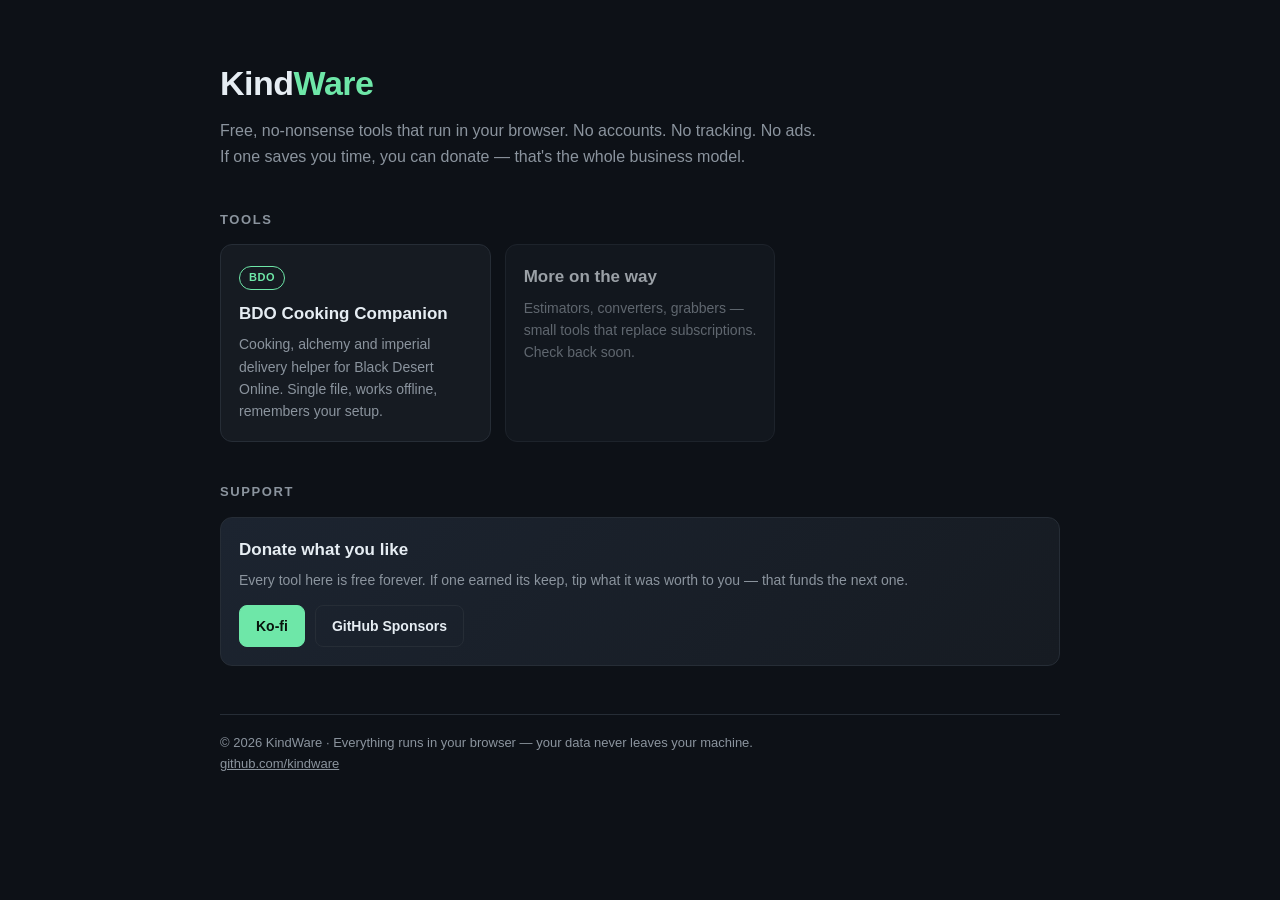
==== index.html @ b09a44df "Initial hub: landing page, favicon, FUNDING, BDO Cooking Companion tool" ====
<!doctype html>
<html lang="en">
<head>
<meta charset="utf-8">
<meta name="viewport" content="width=device-width, initial-scale=1">
<title>KindWare — free tools, donate if they earn it</title>
<meta name="description" content="Free, no-nonsense browser tools. No accounts, no tracking, no ads. Donate if a tool saves you time.">
<link rel="icon" href="favicon.svg" type="image/svg+xml">
<style>
  :root {
    --bg: #0d1117;
    --panel: #161b22;
    --panel-2: #1c2430;
    --text: #e6edf3;
    --dim: #8b949e;
    --accent: #6ee7a8;
    --border: #262d36;
  }
  * { box-sizing: border-box; }
  body {
    margin: 0;
    background: var(--bg);
    color: var(--text);
    font: 16px/1.6 -apple-system, BlinkMacSystemFont, "Segoe UI", Roboto, Helvetica, Arial, sans-serif;
  }
  .wrap { max-width: 880px; margin: 0 auto; padding: 56px 20px 32px; }
  header h1 { margin: 0; font-size: 34px; letter-spacing: -0.5px; }
  header h1 em { font-style: normal; color: var(--accent); }
  .tag { color: var(--dim); margin: 8px 0 0; }
  h2 {
    font-size: 13px; text-transform: uppercase; letter-spacing: 1.6px;
    color: var(--dim); margin: 40px 0 14px; font-weight: 600;
  }
  .grid { display: grid; grid-template-columns: repeat(auto-fill, minmax(250px, 1fr)); gap: 14px; }
  .card {
    display: block; background: var(--panel); border: 1px solid var(--border);
    border-radius: 12px; padding: 18px; text-decoration: none; color: var(--text);
    transition: border-color .15s ease, transform .15s ease;
  }
  a.card:hover { border-color: var(--accent); transform: translateY(-2px); }
  .card h3 { margin: 0 0 6px; font-size: 17px; }
  .card p { margin: 0; color: var(--dim); font-size: 14px; }
  .card.soon { opacity: .65; }
  .pill {
    display: inline-block; font-size: 11px; font-weight: 600; letter-spacing: .5px;
    color: var(--accent); border: 1px solid var(--accent); border-radius: 999px;
    padding: 2px 9px; margin-bottom: 10px;
  }
  .donate { background: linear-gradient(135deg, var(--panel-2), var(--panel)); }
  .links { display: flex; gap: 10px; flex-wrap: wrap; margin-top: 14px; }
  .btn {
    display: inline-block; padding: 9px 16px; border-radius: 8px; text-decoration: none;
    font-size: 14px; font-weight: 600; border: 1px solid var(--border); color: var(--text);
  }
  .btn.primary { background: var(--accent); border-color: var(--accent); color: #08130c; }
  footer { margin-top: 48px; padding-top: 18px; border-top: 1px solid var(--border); color: var(--dim); font-size: 13px; }
  footer a { color: var(--dim); }
</style>
</head>
<body>
<div class="wrap">

  <header>
    <h1>Kind<em>Ware</em></h1>
    <p class="tag">Free, no-nonsense tools that run in your browser. No accounts. No tracking. No ads.<br>
    If one saves you time, you can donate — that's the whole business model.</p>
  </header>

  <h2>Tools</h2>
  <div class="grid">
    <a class="card" href="tools/cooking-companion.html">
      <span class="pill">BDO</span>
      <h3>BDO Cooking Companion</h3>
      <p>Cooking, alchemy and imperial delivery helper for Black Desert Online. Single file, works offline, remembers your setup.</p>
    </a>
    <div class="card soon">
      <h3>More on the way</h3>
      <p>Estimators, converters, grabbers — small tools that replace subscriptions. Check back soon.</p>
    </div>
  </div>

  <h2>Support</h2>
  <div class="card donate">
    <h3>Donate what you like</h3>
    <p>Every tool here is free forever. If one earned its keep, tip what it was worth to you — that funds the next one.</p>
    <div class="links">
      <a class="btn primary" href="https://ko-fi.com/kindwaretools">Ko-fi</a>
      <a class="btn" href="https://github.com/sponsors/kindware">GitHub Sponsors</a>
    </div>
  </div>

  <footer>
    © 2026 KindWare · Everything runs in your browser — your data never leaves your machine.<br>
    <a href="https://github.com/kindware">github.com/kindware</a>
  </footer>

</div>
</body>
</html>
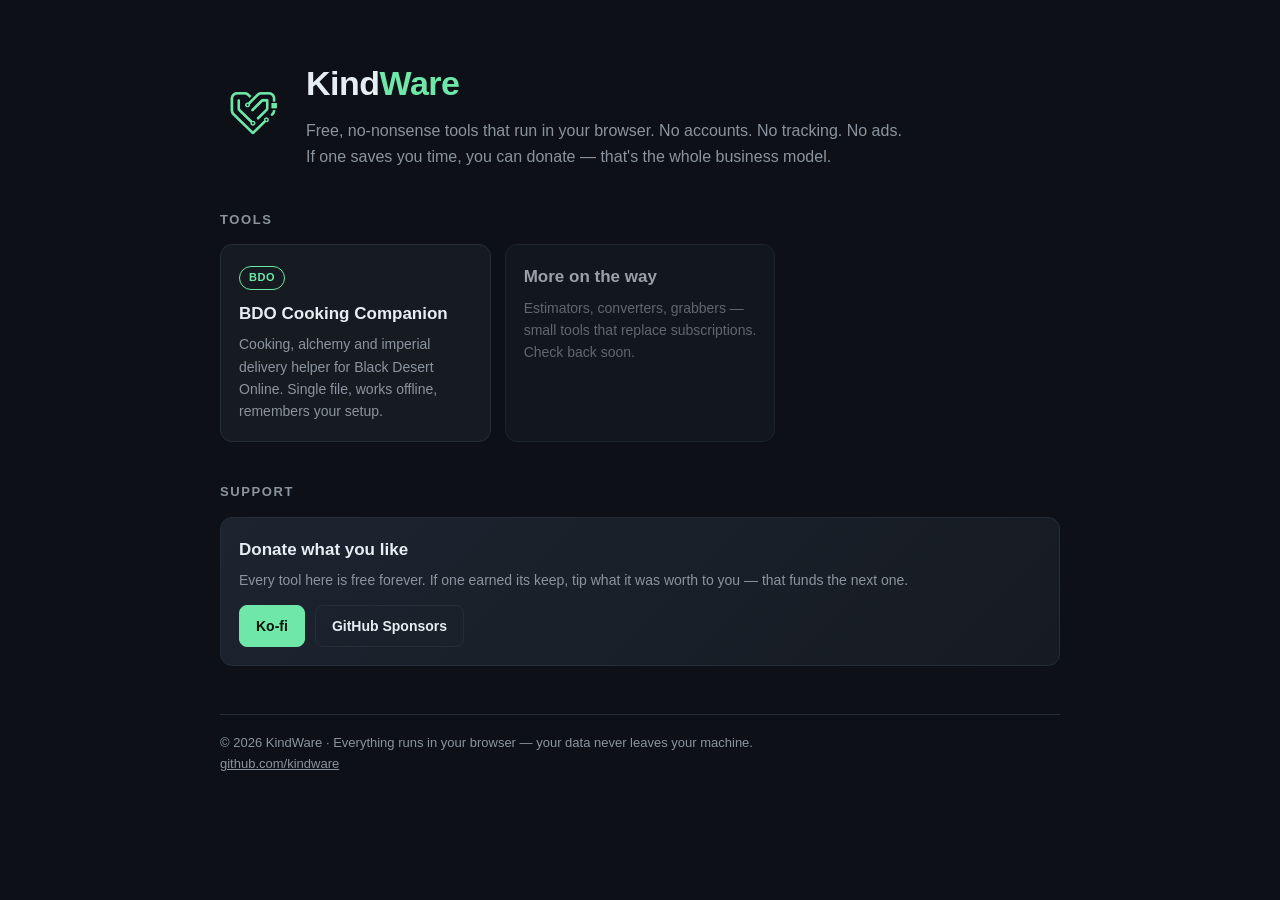
==== commit b3049ae5: "Brand assets: transparent logo, avatar tile, favicons, social banners; header logo + og meta" ====
--- a/index.html
+++ b/index.html
@@ -5,7 +5,13 @@
 <meta name="viewport" content="width=device-width, initial-scale=1">
 <title>KindWare — free tools, donate if they earn it</title>
 <meta name="description" content="Free, no-nonsense browser tools. No accounts, no tracking, no ads. Donate if a tool saves you time.">
-<link rel="icon" href="favicon.svg" type="image/svg+xml">
+<link rel="icon" type="image/png" sizes="32x32" href="assets/favicon-32.png">
+<link rel="icon" type="image/png" sizes="48x48" href="assets/favicon-48.png">
+<meta property="og:title" content="KindWare — free tools, donate if they earn it">
+<meta property="og:description" content="Free, no-nonsense browser tools. No accounts, no tracking, no ads.">
+<meta property="og:image" content="https://kindware.github.io/assets/og-image-1200x630.png">
+<meta property="og:url" content="https://kindware.github.io/">
+<meta name="twitter:card" content="summary_large_image">
 <style>
   :root {
     --bg: #0d1117;
@@ -24,6 +30,8 @@
     font: 16px/1.6 -apple-system, BlinkMacSystemFont, "Segoe UI", Roboto, Helvetica, Arial, sans-serif;
   }
   .wrap { max-width: 880px; margin: 0 auto; padding: 56px 20px 32px; }
+  .headrow { display: flex; align-items: center; gap: 20px; }
+  header img { width: 66px; height: 66px; flex: none; }
   header h1 { margin: 0; font-size: 34px; letter-spacing: -0.5px; }
   header h1 em { font-style: normal; color: var(--accent); }
   .tag { color: var(--dim); margin: 8px 0 0; }
@@ -60,10 +68,13 @@
 <body>
 <div class="wrap">
 
-  <header>
-    <h1>Kind<em>Ware</em></h1>
-    <p class="tag">Free, no-nonsense tools that run in your browser. No accounts. No tracking. No ads.<br>
-    If one saves you time, you can donate — that's the whole business model.</p>
+  <header class="headrow">
+    <img src="assets/logo.png" alt="KindWare logo" width="66" height="66">
+    <div>
+      <h1>Kind<em>Ware</em></h1>
+      <p class="tag">Free, no-nonsense tools that run in your browser. No accounts. No tracking. No ads.<br>
+      If one saves you time, you can donate — that's the whole business model.</p>
+    </div>
   </header>
 
   <h2>Tools</h2>
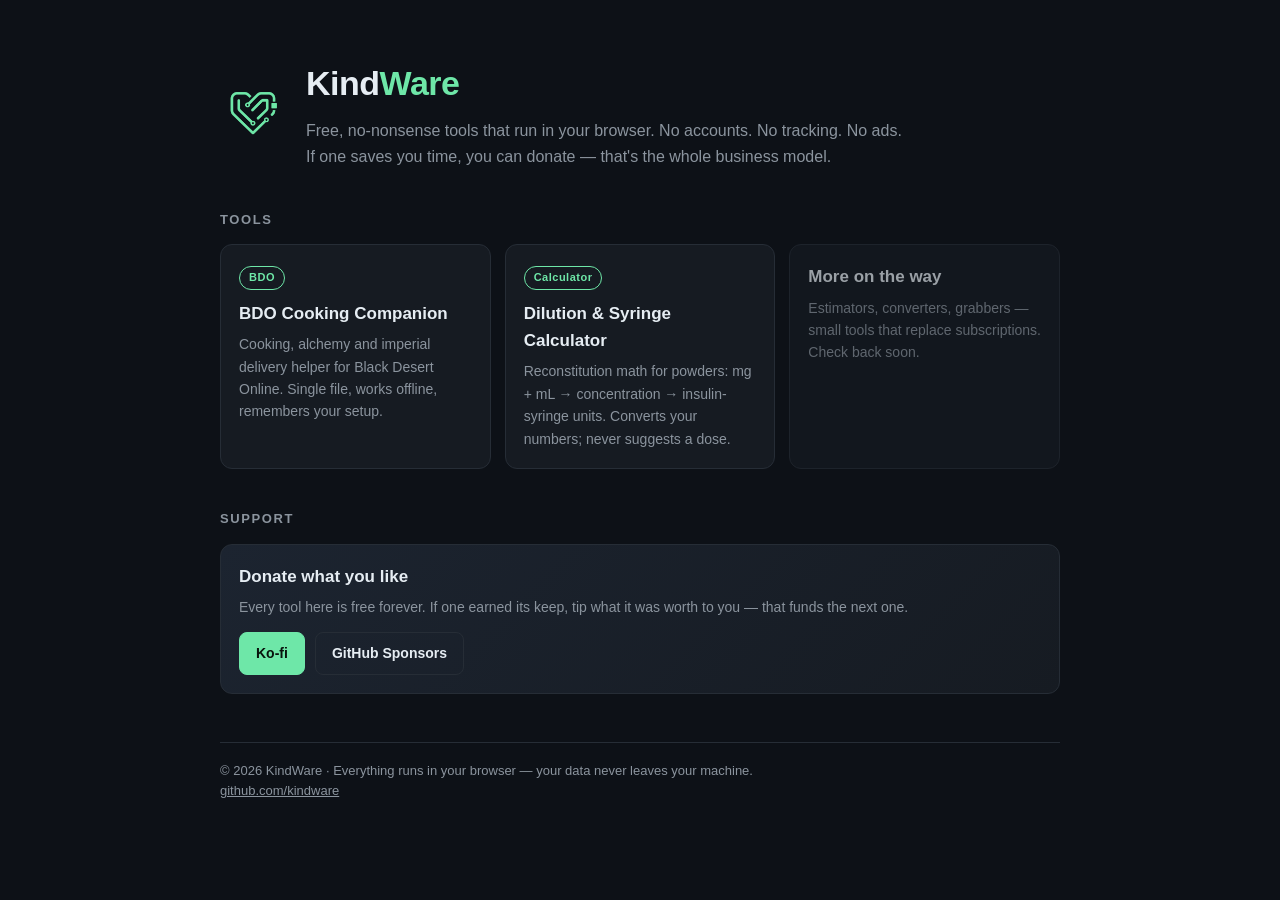
==== commit 1d336e93: "Add Dilution & Syringe Calculator tool" ====
--- a/index.html
+++ b/index.html
@@ -84,6 +84,11 @@
       <h3>BDO Cooking Companion</h3>
       <p>Cooking, alchemy and imperial delivery helper for Black Desert Online. Single file, works offline, remembers your setup.</p>
     </a>
+    <a class="card" href="tools/dilution-calc.html">
+      <span class="pill">Calculator</span>
+      <h3>Dilution &amp; Syringe Calculator</h3>
+      <p>Reconstitution math for powders: mg + mL → concentration → insulin-syringe units. Converts your numbers; never suggests a dose.</p>
+    </a>
     <div class="card soon">
       <h3>More on the way</h3>
       <p>Estimators, converters, grabbers — small tools that replace subscriptions. Check back soon.</p>
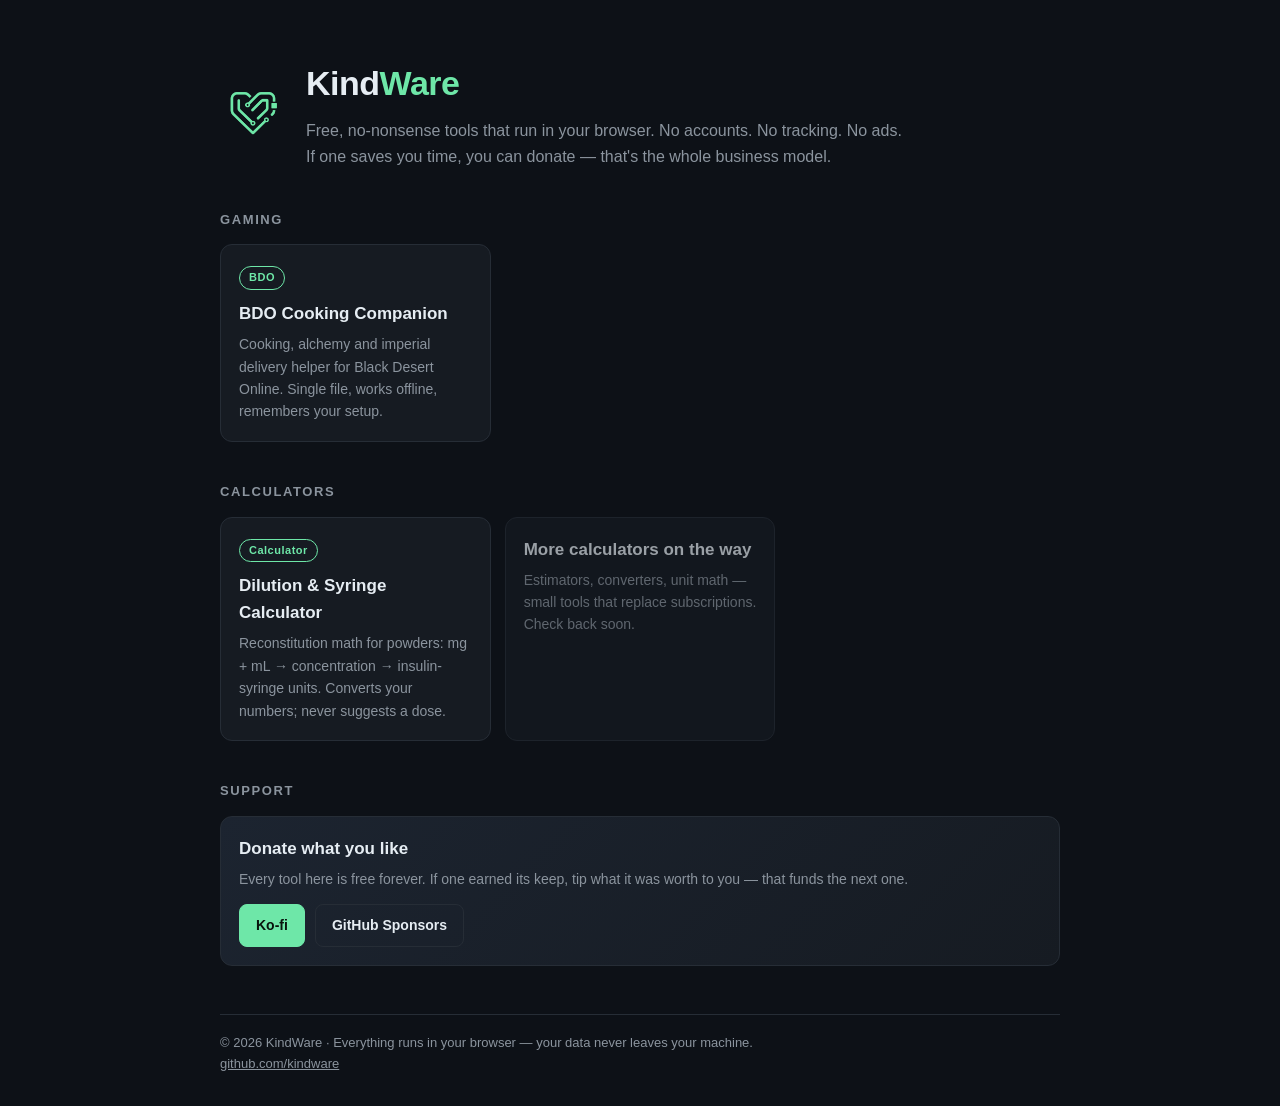
==== commit f9c437de: "Hub sections (Gaming/Calculators), manifest.json registry, dilution table to 10mL" ====
--- a/index.html
+++ b/index.html
@@ -77,21 +77,25 @@
     </div>
   </header>
 
-  <h2>Tools</h2>
+  <h2>Gaming</h2>
   <div class="grid">
     <a class="card" href="tools/cooking-companion.html">
       <span class="pill">BDO</span>
       <h3>BDO Cooking Companion</h3>
       <p>Cooking, alchemy and imperial delivery helper for Black Desert Online. Single file, works offline, remembers your setup.</p>
     </a>
+  </div>
+
+  <h2>Calculators</h2>
+  <div class="grid">
     <a class="card" href="tools/dilution-calc.html">
       <span class="pill">Calculator</span>
       <h3>Dilution &amp; Syringe Calculator</h3>
       <p>Reconstitution math for powders: mg + mL → concentration → insulin-syringe units. Converts your numbers; never suggests a dose.</p>
     </a>
     <div class="card soon">
-      <h3>More on the way</h3>
-      <p>Estimators, converters, grabbers — small tools that replace subscriptions. Check back soon.</p>
+      <h3>More calculators on the way</h3>
+      <p>Estimators, converters, unit math — small tools that replace subscriptions. Check back soon.</p>
     </div>
   </div>
 
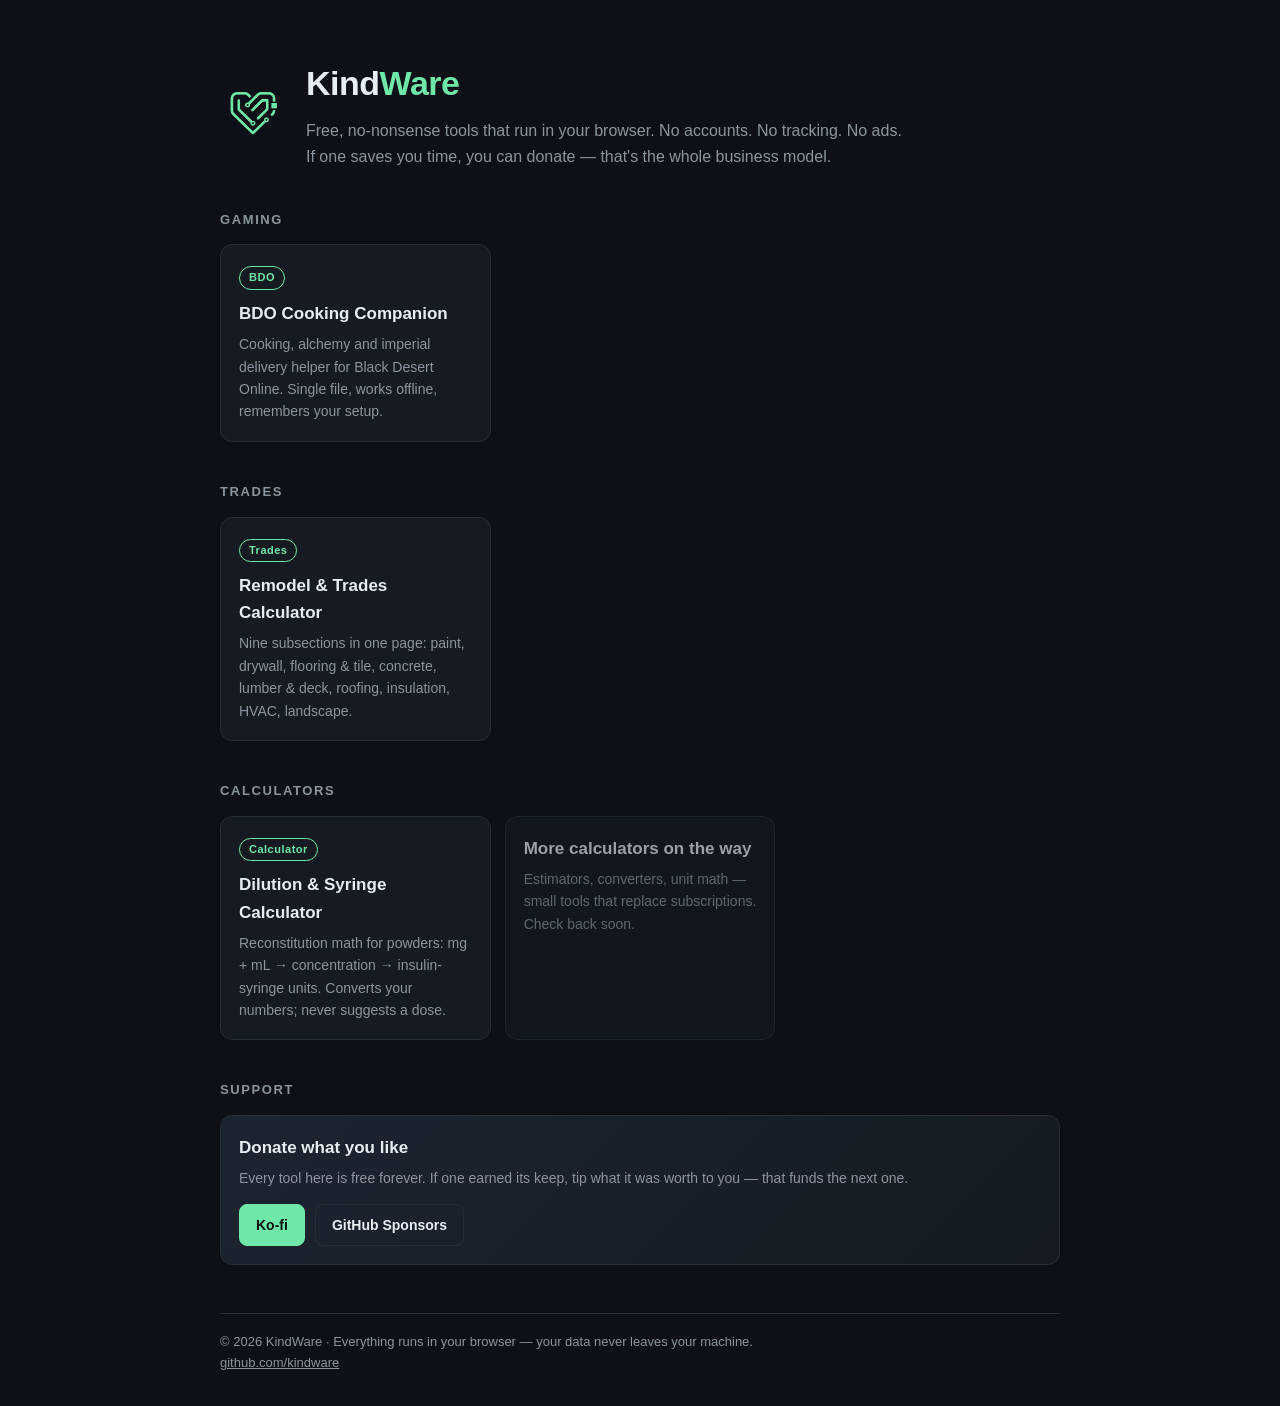
==== commit 922bbc70: "Add Remodel & Trades Calculator (9 sections); agent-verified fixes: safe-ceil everywhere, AFUE contr" ====
--- a/index.html
+++ b/index.html
@@ -86,6 +86,15 @@
     </a>
   </div>
 
+  <h2>Trades</h2>
+  <div class="grid">
+    <a class="card" href="tools/remodel-calc.html">
+      <span class="pill">Trades</span>
+      <h3>Remodel &amp; Trades Calculator</h3>
+      <p>Nine subsections in one page: paint, drywall, flooring &amp; tile, concrete, lumber &amp; deck, roofing, insulation, HVAC, landscape.</p>
+    </a>
+  </div>
+
   <h2>Calculators</h2>
   <div class="grid">
     <a class="card" href="tools/dilution-calc.html">
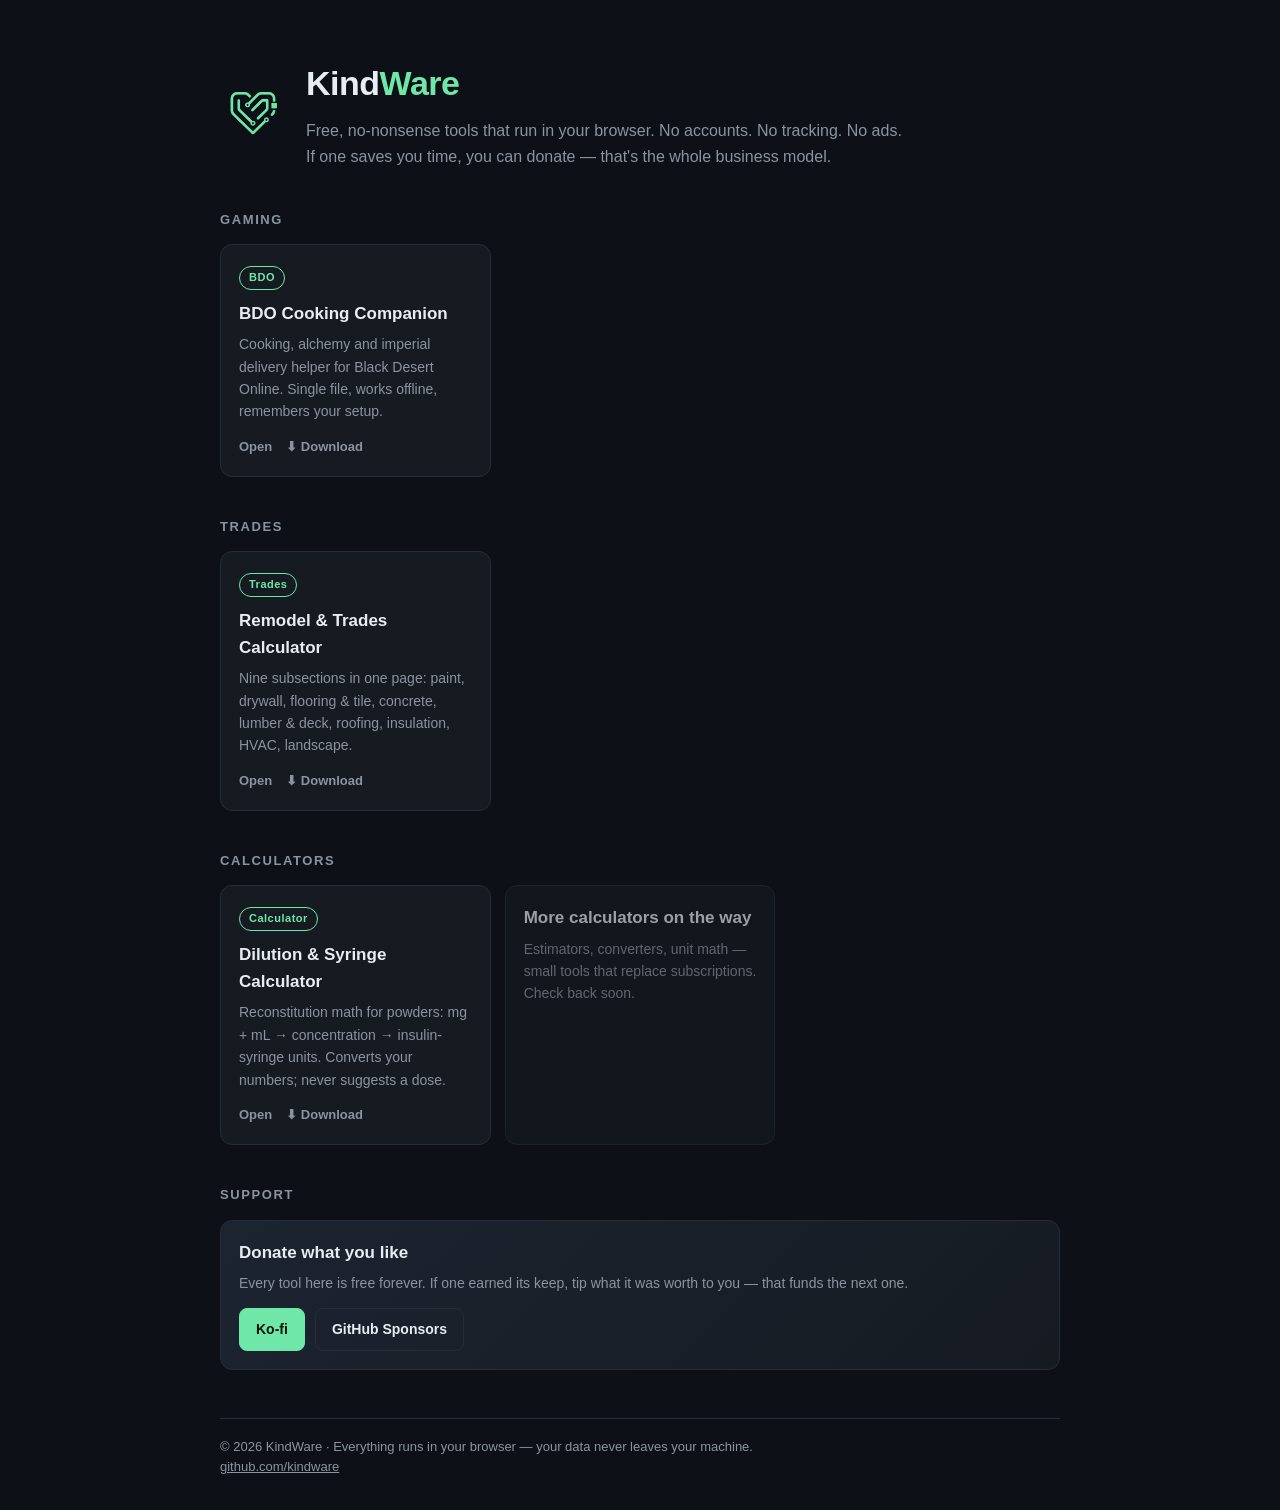
==== commit 6f7ab8e6: "Offline downloads: per-tool Download button, hub card Download links, inline logo/favicon data URIs" ====
--- a/index.html
+++ b/index.html
@@ -41,11 +41,15 @@
   }
   .grid { display: grid; grid-template-columns: repeat(auto-fill, minmax(250px, 1fr)); gap: 14px; }
   .card {
-    display: block; background: var(--panel); border: 1px solid var(--border);
-    border-radius: 12px; padding: 18px; text-decoration: none; color: var(--text);
+    display: flex; flex-direction: column; background: var(--panel); border: 1px solid var(--border);
+    border-radius: 12px; padding: 18px; color: var(--text);
     transition: border-color .15s ease, transform .15s ease;
   }
-  a.card:hover { border-color: var(--accent); transform: translateY(-2px); }
+  .card-main { display: block; text-decoration: none; color: inherit; flex: 1; }
+  .card-actions { display: flex; gap: 14px; margin-top: 14px; font-size: 13px; }
+  .card-actions a { color: var(--dim); text-decoration: none; font-weight: 600; }
+  .card-actions a:hover { color: var(--accent); }
+  .card:hover { border-color: var(--accent); transform: translateY(-2px); }
   .card h3 { margin: 0 0 6px; font-size: 17px; }
   .card p { margin: 0; color: var(--dim); font-size: 14px; }
   .card.soon { opacity: .65; }
@@ -79,29 +83,47 @@
 
   <h2>Gaming</h2>
   <div class="grid">
-    <a class="card" href="tools/cooking-companion.html">
-      <span class="pill">BDO</span>
-      <h3>BDO Cooking Companion</h3>
-      <p>Cooking, alchemy and imperial delivery helper for Black Desert Online. Single file, works offline, remembers your setup.</p>
-    </a>
+    <div class="card">
+      <a class="card-main" href="tools/cooking-companion.html">
+        <span class="pill">BDO</span>
+        <h3>BDO Cooking Companion</h3>
+        <p>Cooking, alchemy and imperial delivery helper for Black Desert Online. Single file, works offline, remembers your setup.</p>
+      </a>
+      <div class="card-actions">
+        <a href="tools/cooking-companion.html">Open</a>
+        <a href="tools/cooking-companion.html" download="kindware-bdo-cooking-companion.html">⬇ Download</a>
+      </div>
+    </div>
   </div>
 
   <h2>Trades</h2>
   <div class="grid">
-    <a class="card" href="tools/remodel-calc.html">
-      <span class="pill">Trades</span>
-      <h3>Remodel &amp; Trades Calculator</h3>
-      <p>Nine subsections in one page: paint, drywall, flooring &amp; tile, concrete, lumber &amp; deck, roofing, insulation, HVAC, landscape.</p>
-    </a>
+    <div class="card">
+      <a class="card-main" href="tools/remodel-calc.html">
+        <span class="pill">Trades</span>
+        <h3>Remodel &amp; Trades Calculator</h3>
+        <p>Nine subsections in one page: paint, drywall, flooring &amp; tile, concrete, lumber &amp; deck, roofing, insulation, HVAC, landscape.</p>
+      </a>
+      <div class="card-actions">
+        <a href="tools/remodel-calc.html">Open</a>
+        <a href="tools/remodel-calc.html" download="kindware-remodel-trades-calc.html">⬇ Download</a>
+      </div>
+    </div>
   </div>
 
   <h2>Calculators</h2>
   <div class="grid">
-    <a class="card" href="tools/dilution-calc.html">
-      <span class="pill">Calculator</span>
-      <h3>Dilution &amp; Syringe Calculator</h3>
-      <p>Reconstitution math for powders: mg + mL → concentration → insulin-syringe units. Converts your numbers; never suggests a dose.</p>
-    </a>
+    <div class="card">
+      <a class="card-main" href="tools/dilution-calc.html">
+        <span class="pill">Calculator</span>
+        <h3>Dilution &amp; Syringe Calculator</h3>
+        <p>Reconstitution math for powders: mg + mL → concentration → insulin-syringe units. Converts your numbers; never suggests a dose.</p>
+      </a>
+      <div class="card-actions">
+        <a href="tools/dilution-calc.html">Open</a>
+        <a href="tools/dilution-calc.html" download="kindware-dilution-calc.html">⬇ Download</a>
+      </div>
+    </div>
     <div class="card soon">
       <h3>More calculators on the way</h3>
       <p>Estimators, converters, unit math — small tools that replace subscriptions. Check back soon.</p>
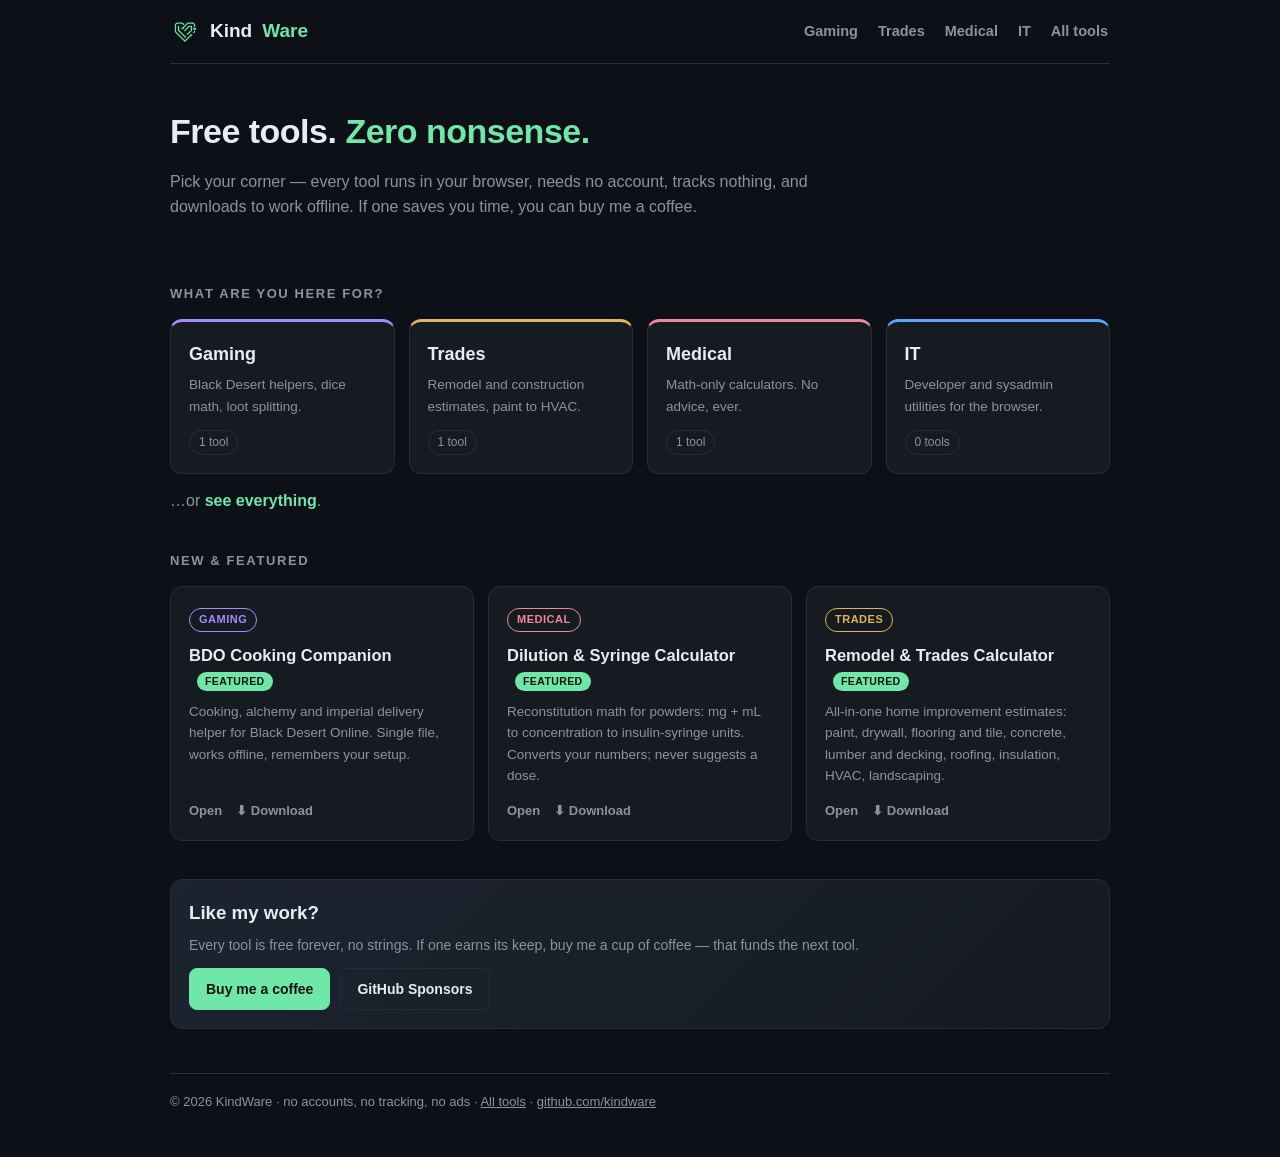
==== commit 4f95d259: "Site buildout Phase 0+1: section pages (Gaming/Trades/Medical/IT), welcome routing, searchable direc" ====
--- a/index.html
+++ b/index.html
@@ -3,148 +3,87 @@
 <head>
 <meta charset="utf-8">
 <meta name="viewport" content="width=device-width, initial-scale=1">
-<title>KindWare — free tools, donate if they earn it</title>
-<meta name="description" content="Free, no-nonsense browser tools. No accounts, no tracking, no ads. Donate if a tool saves you time.">
-<link rel="icon" type="image/png" sizes="32x32" href="assets/favicon-32.png">
-<link rel="icon" type="image/png" sizes="48x48" href="assets/favicon-48.png">
-<meta property="og:title" content="KindWare — free tools, donate if they earn it">
-<meta property="og:description" content="Free, no-nonsense browser tools. No accounts, no tracking, no ads.">
+<title>KindWare — free browser tools that just work</title>
+<meta name="description" content="Free, no-account browser tools for Gaming, Trades, Medical and IT. No tracking, no ads — download them and they work offline.">
+<link rel="canonical" href="https://kindware.github.io/">
+<meta property="og:title" content="KindWare — free browser tools that just work">
+<meta property="og:description" content="Free, no-account browser tools for Gaming, Trades, Medical and IT. Works offline.">
 <meta property="og:image" content="https://kindware.github.io/assets/og-image-1200x630.png">
 <meta property="og:url" content="https://kindware.github.io/">
 <meta name="twitter:card" content="summary_large_image">
-<style>
-  :root {
-    --bg: #0d1117;
-    --panel: #161b22;
-    --panel-2: #1c2430;
-    --text: #e6edf3;
-    --dim: #8b949e;
-    --accent: #6ee7a8;
-    --border: #262d36;
-  }
-  * { box-sizing: border-box; }
-  body {
-    margin: 0;
-    background: var(--bg);
-    color: var(--text);
-    font: 16px/1.6 -apple-system, BlinkMacSystemFont, "Segoe UI", Roboto, Helvetica, Arial, sans-serif;
-  }
-  .wrap { max-width: 880px; margin: 0 auto; padding: 56px 20px 32px; }
-  .headrow { display: flex; align-items: center; gap: 20px; }
-  header img { width: 66px; height: 66px; flex: none; }
-  header h1 { margin: 0; font-size: 34px; letter-spacing: -0.5px; }
-  header h1 em { font-style: normal; color: var(--accent); }
-  .tag { color: var(--dim); margin: 8px 0 0; }
-  h2 {
-    font-size: 13px; text-transform: uppercase; letter-spacing: 1.6px;
-    color: var(--dim); margin: 40px 0 14px; font-weight: 600;
-  }
-  .grid { display: grid; grid-template-columns: repeat(auto-fill, minmax(250px, 1fr)); gap: 14px; }
-  .card {
-    display: flex; flex-direction: column; background: var(--panel); border: 1px solid var(--border);
-    border-radius: 12px; padding: 18px; color: var(--text);
-    transition: border-color .15s ease, transform .15s ease;
-  }
-  .card-main { display: block; text-decoration: none; color: inherit; flex: 1; }
-  .card-actions { display: flex; gap: 14px; margin-top: 14px; font-size: 13px; }
-  .card-actions a { color: var(--dim); text-decoration: none; font-weight: 600; }
-  .card-actions a:hover { color: var(--accent); }
-  .card:hover { border-color: var(--accent); transform: translateY(-2px); }
-  .card h3 { margin: 0 0 6px; font-size: 17px; }
-  .card p { margin: 0; color: var(--dim); font-size: 14px; }
-  .card.soon { opacity: .65; }
-  .pill {
-    display: inline-block; font-size: 11px; font-weight: 600; letter-spacing: .5px;
-    color: var(--accent); border: 1px solid var(--accent); border-radius: 999px;
-    padding: 2px 9px; margin-bottom: 10px;
-  }
-  .donate { background: linear-gradient(135deg, var(--panel-2), var(--panel)); }
-  .links { display: flex; gap: 10px; flex-wrap: wrap; margin-top: 14px; }
-  .btn {
-    display: inline-block; padding: 9px 16px; border-radius: 8px; text-decoration: none;
-    font-size: 14px; font-weight: 600; border: 1px solid var(--border); color: var(--text);
-  }
-  .btn.primary { background: var(--accent); border-color: var(--accent); color: #08130c; }
-  footer { margin-top: 48px; padding-top: 18px; border-top: 1px solid var(--border); color: var(--dim); font-size: 13px; }
-  footer a { color: var(--dim); }
-</style>
+<link rel="icon" type="image/png" sizes="32x32" href="assets/favicon-32.png">
+<link rel="icon" type="image/png" sizes="48x48" href="assets/favicon-48.png">
+<link rel="stylesheet" href="assets/site.css">
+<script type="application/ld+json">
+{"@context":"https://schema.org","@type":"WebSite","name":"KindWare","url":"https://kindware.github.io/","description":"Free browser tools for Gaming, Trades, Medical and IT. No accounts, no tracking."}
+</script>
 </head>
 <body>
 <div class="wrap">
 
-  <header class="headrow">
-    <img src="assets/logo.png" alt="KindWare logo" width="66" height="66">
-    <div>
-      <h1>Kind<em>Ware</em></h1>
-      <p class="tag">Free, no-nonsense tools that run in your browser. No accounts. No tracking. No ads.<br>
-      If one saves you time, you can donate — that's the whole business model.</p>
+  <nav class="nav">
+    <a class="brand" href="/"><img src="assets/logo-96.png" alt="">Kind<em>Ware</em></a>
+    <div class="links">
+      <a href="/gaming/">Gaming</a>
+      <a href="/trades/">Trades</a>
+      <a href="/medical/">Medical</a>
+      <a href="/it/">IT</a>
+      <a href="/tools/">All tools</a>
     </div>
-  </header>
+  </nav>
 
-  <h2>Gaming</h2>
-  <div class="grid">
-    <div class="card">
-      <a class="card-main" href="tools/cooking-companion.html">
-        <span class="pill">BDO</span>
-        <h3>BDO Cooking Companion</h3>
-        <p>Cooking, alchemy and imperial delivery helper for Black Desert Online. Single file, works offline, remembers your setup.</p>
-      </a>
-      <div class="card-actions">
-        <a href="tools/cooking-companion.html">Open</a>
-        <a href="tools/cooking-companion.html" download="kindware-bdo-cooking-companion.html">⬇ Download</a>
-      </div>
-    </div>
+  <div class="hero">
+    <h1>Free tools. <span style="color:var(--accent)">Zero nonsense.</span></h1>
+    <p>Pick your corner — every tool runs in your browser, needs no account, tracks nothing, and downloads to work offline.
+    If one saves you time, you can buy me a coffee.</p>
   </div>
 
-  <h2>Trades</h2>
-  <div class="grid">
-    <div class="card">
-      <a class="card-main" href="tools/remodel-calc.html">
-        <span class="pill">Trades</span>
-        <h3>Remodel &amp; Trades Calculator</h3>
-        <p>Nine subsections in one page: paint, drywall, flooring &amp; tile, concrete, lumber &amp; deck, roofing, insulation, HVAC, landscape.</p>
-      </a>
-      <div class="card-actions">
-        <a href="tools/remodel-calc.html">Open</a>
-        <a href="tools/remodel-calc.html" download="kindware-remodel-trades-calc.html">⬇ Download</a>
-      </div>
-    </div>
+  <div class="wb" id="welcome-back">
+    <h3>Welcome back</h3>
+    <p class="picks"></p>
   </div>
 
-  <h2>Calculators</h2>
-  <div class="grid">
-    <div class="card">
-      <a class="card-main" href="tools/dilution-calc.html">
-        <span class="pill">Calculator</span>
-        <h3>Dilution &amp; Syringe Calculator</h3>
-        <p>Reconstitution math for powders: mg + mL → concentration → insulin-syringe units. Converts your numbers; never suggests a dose.</p>
-      </a>
-      <div class="card-actions">
-        <a href="tools/dilution-calc.html">Open</a>
-        <a href="tools/dilution-calc.html" download="kindware-dilution-calc.html">⬇ Download</a>
-      </div>
-    </div>
-    <div class="card soon">
-      <h3>More calculators on the way</h3>
-      <p>Estimators, converters, unit math — small tools that replace subscriptions. Check back soon.</p>
-    </div>
+  <h2 class="sect">What are you here for?</h2>
+  <div class="sections">
+    <a class="sec-card" href="/gaming/" style="--sec:#a78bfa" onclick="kwTrackSection('gaming')">
+      <h3>Gaming</h3><p>Black Desert helpers, dice math, loot splitting.</p>
+      <span class="count" id="count-gaming">—</span>
+    </a>
+    <a class="sec-card" href="/trades/" style="--sec:#e0b458" onclick="kwTrackSection('trades')">
+      <h3>Trades</h3><p>Remodel and construction estimates, paint to HVAC.</p>
+      <span class="count" id="count-trades">—</span>
+    </a>
+    <a class="sec-card" href="/medical/" style="--sec:#f0879b" onclick="kwTrackSection('medical')">
+      <h3>Medical</h3><p>Math-only calculators. No advice, ever.</p>
+      <span class="count" id="count-medical">—</span>
+    </a>
+    <a class="sec-card" href="/it/" style="--sec:#58a6ff" onclick="kwTrackSection('it')">
+      <h3>IT</h3><p>Developer and sysadmin utilities for the browser.</p>
+      <span class="count" id="count-it">—</span>
+    </a>
   </div>
+  <p class="muted" style="margin-top:14px">…or <a href="/tools/" style="color:var(--accent);text-decoration:none;font-weight:600">see everything</a>.</p>
 
-  <h2>Support</h2>
-  <div class="card donate">
-    <h3>Donate what you like</h3>
-    <p>Every tool here is free forever. If one earned its keep, tip what it was worth to you — that funds the next one.</p>
-    <div class="links">
-      <a class="btn primary" href="https://ko-fi.com/kindwaretools">Ko-fi</a>
+  <h2 class="sect">New &amp; featured</h2>
+  <div class="grid" id="newest-grid"><p class="muted">Loading tools…</p></div>
+
+  <div class="support">
+    <h3>Like my work?</h3>
+    <p>Every tool is free forever, no strings. If one earns its keep, buy me a cup of coffee — that funds the next tool.</p>
+    <div class="btns">
+      <a class="btn primary" href="https://ko-fi.com/kindwaretools">Buy me a coffee</a>
       <a class="btn" href="https://github.com/sponsors/kindware">GitHub Sponsors</a>
     </div>
   </div>
 
-  <footer>
-    © 2026 KindWare · Everything runs in your browser — your data never leaves your machine.<br>
+  <footer class="site">
+    © 2026 KindWare · no accounts, no tracking, no ads ·
+    <a href="/tools/">All tools</a> ·
     <a href="https://github.com/kindware">github.com/kindware</a>
   </footer>
 
 </div>
+<script src="assets/site.js"></script>
+<script>kwHome()</script>
 </body>
 </html>
--- a/assets/site.css
+++ b/assets/site.css
@@ -0,0 +1,70 @@
+:root {
+  --bg: #0d1117; --panel: #161b22; --panel-2: #1c2430; --text: #e6edf3; --dim: #8b949e;
+  --accent: #6ee7a8; --border: #262d36; --warn: #e0b458;
+  --gaming: #a78bfa; --trades: #e0b458; --medical: #f0879b; --it: #58a6ff;
+}
+* { box-sizing: border-box; }
+body { margin: 0; background: var(--bg); color: var(--text); font: 16px/1.6 -apple-system, BlinkMacSystemFont, "Segoe UI", Roboto, Helvetica, Arial, sans-serif; }
+.wrap { max-width: 980px; margin: 0 auto; padding: 0 20px 44px; }
+
+.nav { display: flex; align-items: center; gap: 20px; padding: 16px 0; border-bottom: 1px solid var(--border); margin-bottom: 34px; flex-wrap: wrap; }
+.nav .brand { display: flex; align-items: center; gap: 10px; font-weight: 800; font-size: 19px; color: var(--text); text-decoration: none; }
+.nav .brand img { width: 30px; height: 30px; }
+.nav .brand em { font-style: normal; color: var(--accent); }
+.nav .links { display: flex; gap: 16px; flex-wrap: wrap; margin-left: auto; }
+.nav .links a { color: var(--dim); text-decoration: none; font-size: 14.5px; font-weight: 600; padding: 4px 2px; }
+.nav .links a:hover { color: var(--text); }
+.nav .links a.active { color: var(--text); box-shadow: inset 0 -2px 0 var(--accent); }
+
+.hero { padding: 6px 0 26px; }
+.hero h1 { font-size: 34px; margin: 0 0 10px; letter-spacing: -0.5px; }
+.hero p { color: var(--dim); margin: 0; max-width: 660px; }
+
+h2.sect { font-size: 13px; text-transform: uppercase; letter-spacing: 1.6px; color: var(--dim); margin: 38px 0 14px; font-weight: 600; }
+
+.sections { display: grid; grid-template-columns: repeat(auto-fill, minmax(215px, 1fr)); gap: 14px; }
+.sec-card { display: block; text-decoration: none; color: var(--text); background: var(--panel); border: 1px solid var(--border); border-top: 3px solid var(--sec, var(--accent)); border-radius: 12px; padding: 18px; transition: transform .15s ease, border-color .15s ease; }
+.sec-card:hover { transform: translateY(-2px); border-color: var(--sec, var(--accent)); }
+.sec-card h3 { margin: 0 0 6px; font-size: 18px; }
+.sec-card p { margin: 0; color: var(--dim); font-size: 13.5px; }
+.sec-card .count { display: inline-block; margin-top: 12px; font-size: 12px; color: var(--dim); border: 1px solid var(--border); border-radius: 999px; padding: 2px 9px; }
+
+.grid { display: grid; grid-template-columns: repeat(auto-fill, minmax(250px, 1fr)); gap: 14px; }
+.card { display: flex; flex-direction: column; background: var(--panel); border: 1px solid var(--border); border-radius: 12px; padding: 18px; transition: border-color .15s ease, transform .15s ease; }
+.card:hover { border-color: var(--accent); transform: translateY(-2px); }
+.card .pill { display: inline-block; font-size: 11px; font-weight: 700; letter-spacing: .5px; color: var(--accent); border: 1px solid var(--accent); border-radius: 999px; padding: 2px 9px; margin-bottom: 10px; align-self: flex-start; }
+.card h3 { margin: 0 0 6px; font-size: 16.5px; }
+.card p { margin: 0; color: var(--dim); font-size: 13.5px; }
+.card-main { text-decoration: none; color: inherit; display: block; flex: 1; }
+.card-actions { display: flex; gap: 14px; margin-top: 14px; font-size: 13px; }
+.card-actions a { color: var(--dim); text-decoration: none; font-weight: 600; }
+.card-actions a:hover { color: var(--accent); }
+.badge { display: inline-block; font-size: 10.5px; font-weight: 700; letter-spacing: .4px; color: #08130c; background: var(--accent); border-radius: 999px; padding: 1px 8px; margin-left: 8px; vertical-align: 2px; }
+
+.crumbs { font-size: 13px; color: var(--dim); margin: -16px 0 22px; }
+.crumbs a { color: var(--dim); text-decoration: none; }
+.crumbs a:hover { color: var(--accent); }
+
+.wb { border: 1px solid var(--accent); border-radius: 12px; padding: 16px 18px; margin: 0 0 28px; background: rgba(110, 231, 168, .05); display: none; }
+.wb h3 { margin: 0 0 8px; font-size: 16px; }
+.wb .picks { color: var(--dim); font-size: 14px; }
+.wb .picks a { color: var(--accent); text-decoration: none; }
+.wb .picks a:hover { text-decoration: underline; }
+
+.searchrow { margin-bottom: 12px; }
+.searchrow input { width: 100%; padding: 11px 13px; border-radius: 8px; border: 1px solid var(--border); background: var(--panel-2); color: var(--text); font-size: 15.5px; }
+.chips { display: flex; gap: 8px; flex-wrap: wrap; margin-bottom: 18px; }
+.chip { border: 1px solid var(--border); background: var(--panel); color: var(--dim); border-radius: 999px; padding: 5px 12px; font-size: 12.5px; cursor: pointer; }
+.chip:hover { color: var(--text); }
+.chip.active { background: var(--accent); border-color: var(--accent); color: #08130c; font-weight: 700; }
+
+.support { background: linear-gradient(135deg, var(--panel-2), var(--panel)); border: 1px solid var(--border); border-radius: 12px; padding: 18px; margin-top: 38px; }
+.support h3 { margin: 0 0 6px; }
+.support p { color: var(--dim); margin: 0 0 12px; font-size: 14px; }
+.btns { display: flex; gap: 10px; flex-wrap: wrap; }
+.btn { display: inline-block; padding: 9px 16px; border-radius: 8px; text-decoration: none; font-size: 14px; font-weight: 600; border: 1px solid var(--border); color: var(--text); }
+.btn.primary { background: var(--accent); border-color: var(--accent); color: #08130c; }
+
+footer.site { margin-top: 44px; padding-top: 18px; border-top: 1px solid var(--border); color: var(--dim); font-size: 13px; }
+footer.site a { color: var(--dim); }
+.muted { color: var(--dim); }
